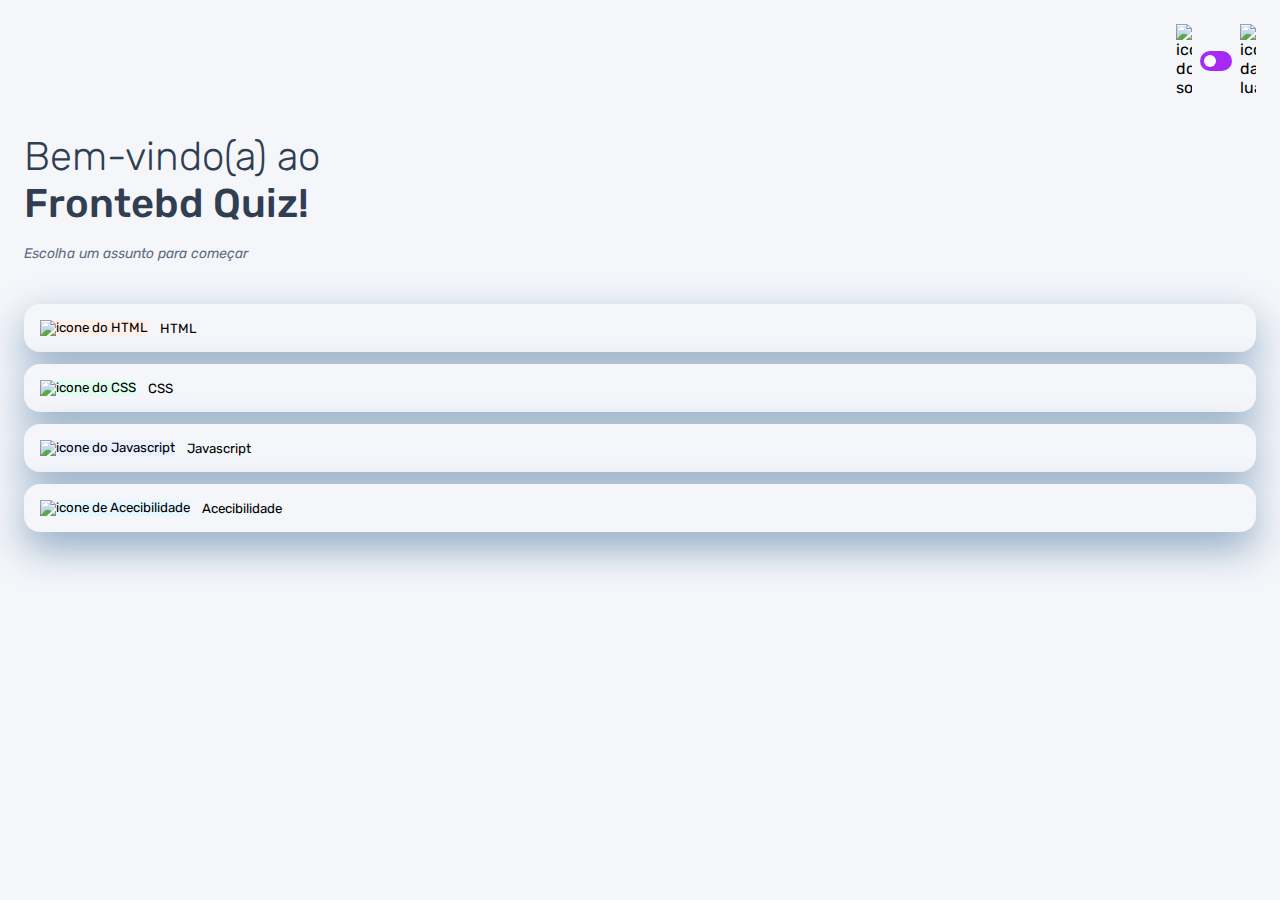
==== index.html @ cdd876c2 "Versão mobile finalizada" ====
<!DOCTYPE html>
<html lang="pt-BR">
<head>
    <meta charset="UTF-8">
    <meta name="viewport" content="width=device-width, initial-scale=1.0">
    <link rel="preconnect" href="https://fonts.googleapis.com">
    <link rel="preconnect" href="https://fonts.gstatic.com" crossorigin>
    <link href="https://fonts.googleapis.com/css2?family=Rubik:ital,wght@0,300..900;1,300..900&display=swap" rel="stylesheet">
    <link rel="stylesheet" href="style.css">
    <title>Quiz APP</title>
</head>
<body>
    <header>
        <div class="tema">
            <img src="./assets/images/icon-sun-dark.svg" alt="icone do sol">

            <button>
                <div></div>
            </button>

            <img src="./assets/images/icon-moon-dark.svg" alt="icone da lua">
        </div>
    </header>

    <main>
        <section class="boas_vindas">
            <h1>Bem-vindo(a) ao <br>
             <strong>Frontebd Quiz!</strong>
            </h1>

            <p>Escolha um assunto para começar</p>
        </section>

        <section class="assuntos">
            <button class="botao_html">
                <div>
                    <img src="./assets/images/icon-html.svg" alt="icone do HTML">
                    
                </div>
                HTML
            </button>

            <button class="botao_css">
                <div>
                    <img src="./assets/images/icon-css.svg" alt="icone do CSS"> 
                    
                </div>
                CSS
            </button>

            <button class="botao_javascript">
                <div>
                    <img src="./assets/images/icon-js.svg" alt="icone do Javascript">
                    
                </div>
                Javascript
            </button>

            <button class="botao_acecibilidade">
                <div>
                    <img src="./assets/images/icon-accessibility.svg" alt="icone de Acecibilidade">
                </div>
                Acecibilidade
            </button>

        </section>
    </main>
</body>
</html>
---- style.css ----
*{
    margin: 0;
    padding: 0;
    box-sizing: border-box;
    font-family: "Rubik", sans-serif;
    -webkit-font-smoothing:antialiased;
}

:root{
    --bg-color:#f4f6fa;
    --purple:#a729f5;
    --primary-text-color:#313e51;
    --secundary-text-color:#626c7f;
    --button-bg: #fff;
    --shadow: 0px 16px 40px 0px rgba(143, 168, 193, 8.14);
    --bg-html:#fff1e9;
    --bg-css:#e0fdef;
    --bg-javascript:#ebf0ff;
    --bg-acecibilidade:#e6f7ff;
    --white:#fff;
    --bg-mobile: url(./assets/images/pattern-background-mobile-light.svg);
}
body{
    height: 100vh;
    background: var(--bg-mobile) var(--bg-color);
    background-repeat: no-repeat;
    background-size: cover;
}

header{
    padding: 16px 24px;
    display: flex;
    justify-content: flex-end;
}

.tema{
    padding: 8px 0;
    display: flex;
    align-items: center;
    gap: 8px;
}

.tema img{
    width: 16px;
}

.tema button{
    height: 20px;
    width: 32px;
    background: var(--purple);
    border: 0px;
    border-radius: 999px;
    padding: 4px;
}

.tema button div{
    background: var(--white);
    width: 12px;
    height: 12px;
    border-radius: 999px;
}

main{
    padding: 12px 24px;
}

.boas_vindas{
    margin-bottom: 40px;
}

.boas_vindas h1{
    font-size: 40px;
    font-weight: 300;
    color: var(--primary-text-color);
    margin-bottom: 16px;
}

.boas_vindas h1 strong{
    font-weight: 500;
}

.boas_vindas p {
    color: var(--secundary-text-color);
    font-size: 14px;
    line-height: 153%;
    font-style: italic;
}

.assuntos{
    display: flex;
    flex-direction: column;
    gap: 12px;
}

.assuntos button{
    border:none;
    background: var(--bg-color);
    display: flex;
    align-items: center;
    gap: 12px;
    padding: 16px;
    border-radius: 16px;
    box-shadow: var(--shadow);
}

.botao_html div{
    background: var(--bg-html);
}

.botao_css div{
    background: var(--bg-css);
}

.botao_javascript div{
    background: var(--bg-javascript);
}

.botao_acecibilidade div{
    background: var(--bg-acecibilidade);
}
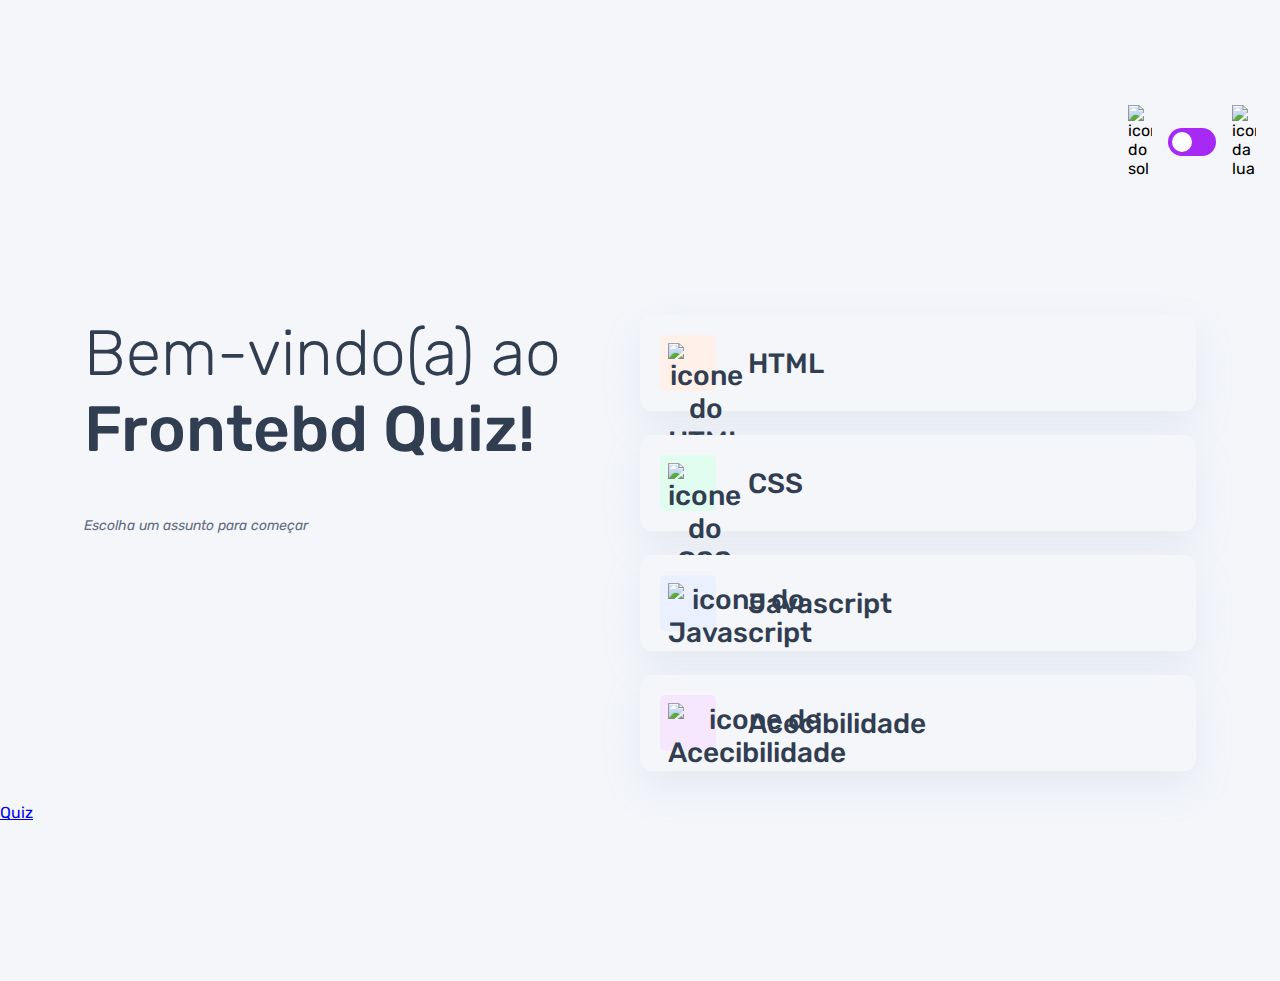
==== commit 0b7dfe34: "Estilização da pagina resultados" ====
--- a/index.html
+++ b/index.html
@@ -9,7 +9,7 @@
     <link rel="stylesheet" href="style.css">
     <title>Quiz APP</title>
 </head>
-<body>
+<body class="escuro">
     <header>
         <div class="tema">
             <img src="./assets/images/icon-sun-dark.svg" alt="icone do sol">
@@ -65,5 +65,7 @@
 
         </section>
     </main>
+
+    <a href="./pages/quiz/quiz.html">Quiz</a>
 </body>
 </html>--- a/style.css
+++ b/style.css
@@ -3,7 +3,7 @@
     padding: 0;
     box-sizing: border-box;
     font-family: "Rubik", sans-serif;
-    -webkit-font-smoothing:antialiased;
+    -webkit-font-smoothing: antialiased;
 }
 
 :root{
@@ -11,14 +11,15 @@
     --purple:#a729f5;
     --primary-text-color:#313e51;
     --secundary-text-color:#626c7f;
-    --button-bg: #fff;
-    --shadow: 0px 16px 40px 0px rgba(143, 168, 193, 8.14);
+    --button-bg:#fff;
+    --shadow:0px 16px 40px 0px rgba(143, 160, 193, 0.14);
     --bg-html:#fff1e9;
     --bg-css:#e0fdef;
     --bg-javascript:#ebf0ff;
-    --bg-acecibilidade:#e6f7ff;
+    --bg-acecibilidade:#f6e7ff;
     --white:#fff;
     --bg-mobile: url(./assets/images/pattern-background-mobile-light.svg);
+    --bg-desktop: url(./assets/images/pattern-background-desktop-light.svg);
 }
 body{
     height: 100vh;
@@ -60,29 +61,27 @@
     border-radius: 999px;
 }
 
-main{
-    padding: 12px 24px;
+main {
+    padding: 32px 24px ;
 }
 
 .boas_vindas{
     margin-bottom: 40px;
 }
-
 .boas_vindas h1{
     font-size: 40px;
     font-weight: 300;
     color: var(--primary-text-color);
-    margin-bottom: 16px;
 }
 
 .boas_vindas h1 strong{
     font-weight: 500;
 }
 
-.boas_vindas p {
+.boas_vindas p{
     color: var(--secundary-text-color);
     font-size: 14px;
-    line-height: 153%;
+    line-height: 150%;
     font-style: italic;
 }
 
@@ -93,18 +92,32 @@
 }
 
 .assuntos button{
-    border:none;
-    background: var(--bg-color);
-    display: flex;
-    align-items: center;
-    gap: 12px;
-    padding: 16px;
-    border-radius: 16px;
-    box-shadow: var(--shadow);
+ border: none;
+ background: var(--bg-color);
+ display: flex;
+ align-items: center;
+ gap: 16px;
+ padding: 12px;
+ border-radius: 12px;
+ box-shadow: var(--shadow);
+ font-size: 18px;
+ font-weight: 500;
+ color: var(--primary-text-color);
+}
+
+.assuntos button div{
+    width: 40px;
+    height: 40px;
+    padding: 5px;
+    border-radius: 5px;
+}
+
+.assuntos button img{
+    width: 100%;
 }
 
 .botao_html div{
-    background: var(--bg-html);
+    background: var(--bg-html)
 }
 
 .botao_css div{
@@ -117,4 +130,69 @@
 
 .botao_acecibilidade div{
     background: var(--bg-acecibilidade);
+}
+
+@media(min-width: 1100px){
+    body{
+        background: var(--bg-desktop) var(--bg-color);
+        background-size: cover;
+        background-repeat: no-repeat;
+    }
+
+    header{
+        margin-block: 81px;
+    }
+
+    .tema{
+       gap: 16px; 
+    }
+
+    .tema img{
+        width: 24px;
+    }
+
+    .tema button{
+        width: 48px;
+        height: 28px;
+    }
+
+    .tema button div{
+        width: 20px;
+        height: 20px;
+    }
+
+    main{
+        display: flex;
+        max-width: 1160px;
+        margin-inline: auto;
+    }
+
+    section{
+        width: 100%;
+    }
+
+    .boas_vindas h1{
+        font-size: 64px;
+        margin-bottom: 48px;
+    }
+
+    .boaa_vindas p{
+        font-size: 28px;
+    }
+
+    .assuntos{
+        gap: 24px;
+    }
+
+    .assuntos button{
+        font-size: 28px;
+        padding: 20px;
+        gap: 32px;
+    }
+
+    .assuntos button div{
+        width: 56px;
+        height: 56px;
+        padding: 8px;
+    }
 }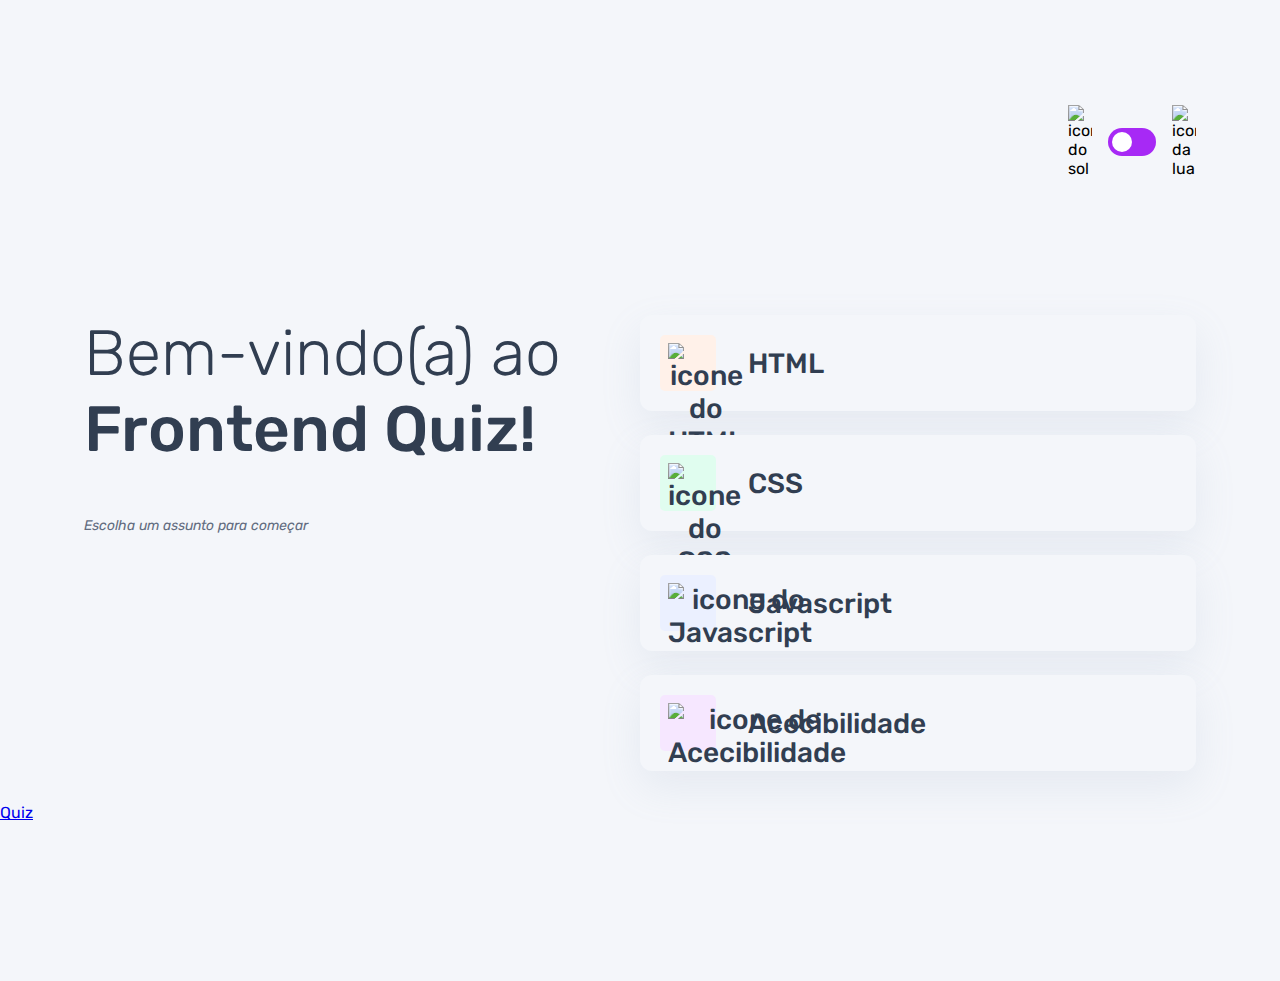
==== commit 69d03e58: "Primeiros ajustes do tema no Javascript" ====
--- a/index.html
+++ b/index.html
@@ -7,9 +7,10 @@
     <link rel="preconnect" href="https://fonts.gstatic.com" crossorigin>
     <link href="https://fonts.googleapis.com/css2?family=Rubik:ital,wght@0,300..900;1,300..900&display=swap" rel="stylesheet">
     <link rel="stylesheet" href="style.css">
+    <script src="./script.js" defer></script>
     <title>Quiz APP</title>
 </head>
-<body class="escuro">
+<body>
     <header>
         <div class="tema">
             <img src="./assets/images/icon-sun-dark.svg" alt="icone do sol">
@@ -25,7 +26,7 @@
     <main>
         <section class="boas_vindas">
             <h1>Bem-vindo(a) ao <br>
-             <strong>Frontebd Quiz!</strong>
+             <strong>Frontend Quiz!</strong>
             </h1>
 
             <p>Escolha um assunto para começar</p>
--- a/style.css
+++ b/style.css
@@ -21,6 +21,17 @@
     --bg-mobile: url(./assets/images/pattern-background-mobile-light.svg);
     --bg-desktop: url(./assets/images/pattern-background-desktop-light.svg);
 }
+
+body.escuro{
+    --bg-color:#313e51;
+    --bg-mobile: url(./assets/images/pattern-background-mobile-dark.svg);
+    --bg-desktop: url(./assets/images/pattern-background-desktop-dark.svg);
+    --primary-text-color:#fff;
+    --secundary-text-color:#abc1e1;
+    --button-bg:#3b4d66;
+    --shadow:0px 16px 40px 0px rgba(49, 62, 81, 0.14);
+}
+
 body{
     height: 100vh;
     background: var(--bg-mobile) var(--bg-color);
@@ -32,6 +43,8 @@
     padding: 16px 24px;
     display: flex;
     justify-content: flex-end;
+    max-width:1160px ;
+    margin-inline: auto;
 }
 
 .tema{
@@ -52,6 +65,7 @@
     border: 0px;
     border-radius: 999px;
     padding: 4px;
+    display: flex;
 }
 
 .tema button div{
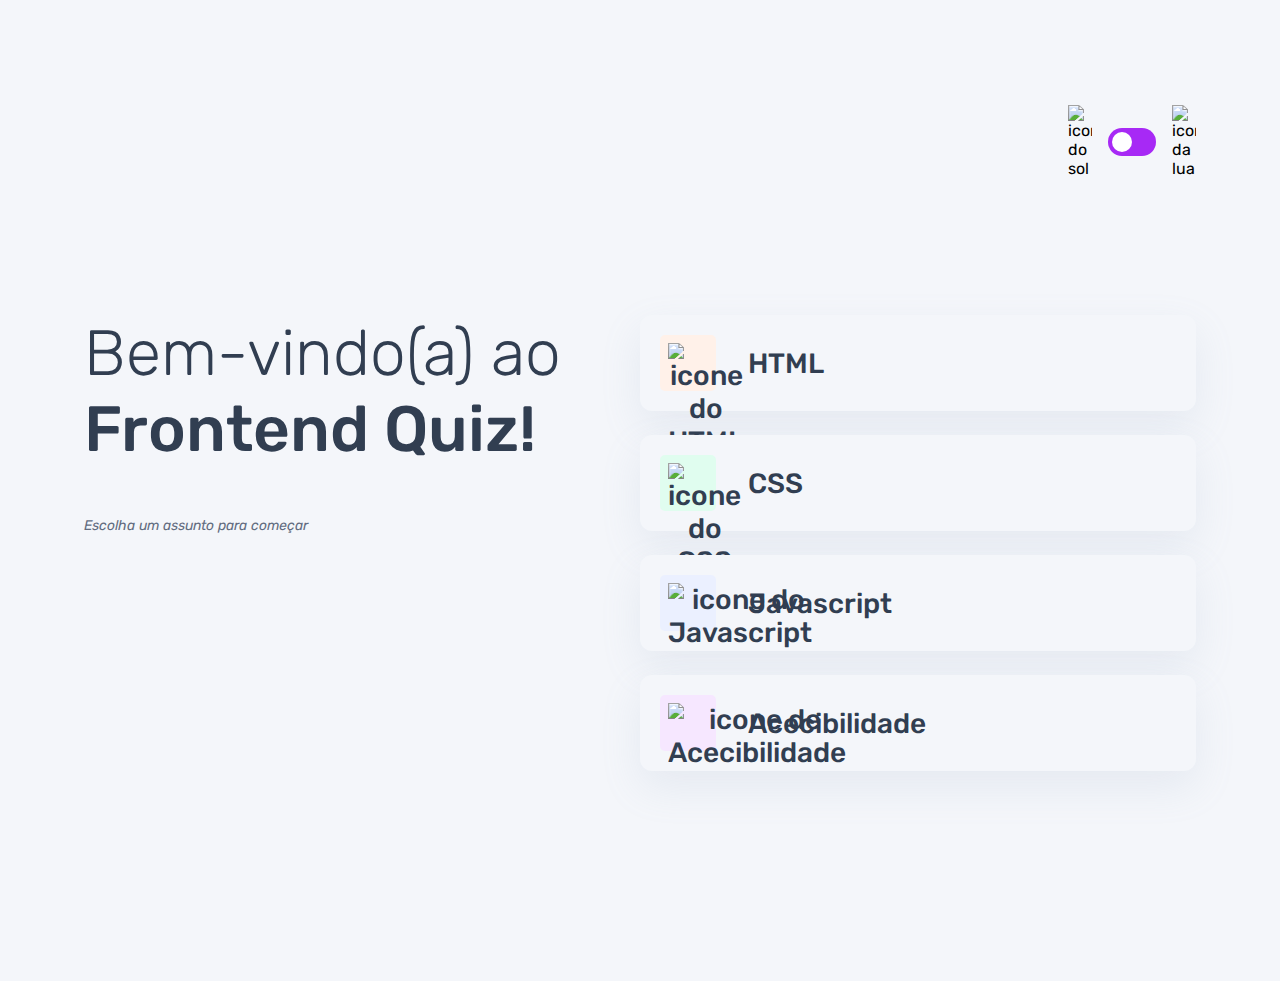
==== commit 4629a9fa: "Adicionada a função para escolher o tema do quiz" ====
--- a/index.html
+++ b/index.html
@@ -7,7 +7,7 @@
     <link rel="preconnect" href="https://fonts.gstatic.com" crossorigin>
     <link href="https://fonts.googleapis.com/css2?family=Rubik:ital,wght@0,300..900;1,300..900&display=swap" rel="stylesheet">
     <link rel="stylesheet" href="style.css">
-    <script src="./script.js" defer></script>
+    <script src="./script.js" type="module" defer></script>
     <title>Quiz APP</title>
 </head>
 <body>
@@ -66,7 +66,5 @@
 
         </section>
     </main>
-
-    <a href="./pages/quiz/quiz.html">Quiz</a>
 </body>
 </html>--- a/style.css
+++ b/style.css
@@ -66,6 +66,7 @@
     border-radius: 999px;
     padding: 4px;
     display: flex;
+    cursor: pointer;
 }
 
 .tema button div{
@@ -117,6 +118,7 @@
  font-size: 18px;
  font-weight: 500;
  color: var(--primary-text-color);
+ cursor: pointer;
 }
 
 .assuntos button div{
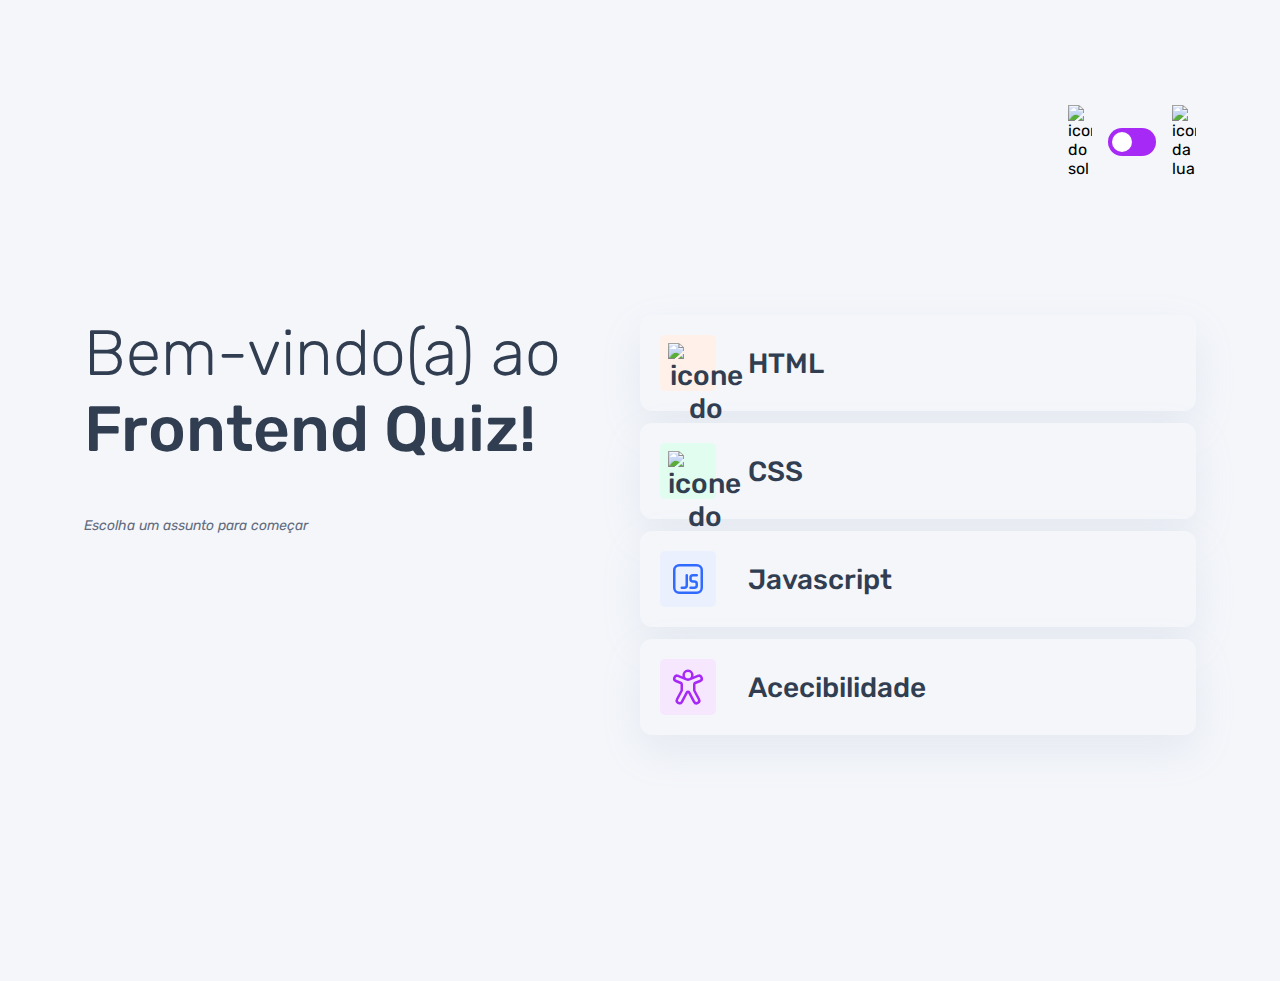
==== commit 3d70f8c3: "Alteração dinamica do assunto da página" ====
--- a/index.html
+++ b/index.html
@@ -32,7 +32,7 @@
             <p>Escolha um assunto para começar</p>
         </section>
 
-        <section class="assuntos">
+        <section class="assunto">
             <button class="botao_html">
                 <div>
                     <img src="./assets/images/icon-html.svg" alt="icone do HTML">
@@ -51,7 +51,7 @@
 
             <button class="botao_javascript">
                 <div>
-                    <img src="./assets/images/icon-js.svg" alt="icone do Javascript">
+                    <img src="./assets/images/icon-javascript.svg" alt="icone do Javascript">
                     
                 </div>
                 Javascript
@@ -59,7 +59,7 @@
 
             <button class="botao_acecibilidade">
                 <div>
-                    <img src="./assets/images/icon-accessibility.svg" alt="icone de Acecibilidade">
+                    <img src="./assets/images/icon-acecibilidade.svg" alt="icone de Acecibilidade">
                 </div>
                 Acecibilidade
             </button>
--- a/style.css
+++ b/style.css
@@ -100,13 +100,13 @@
     font-style: italic;
 }
 
-.assuntos{
+.assunto{
     display: flex;
     flex-direction: column;
     gap: 12px;
 }
 
-.assuntos button{
+.assunto button{
  border: none;
  background: var(--bg-color);
  display: flex;
@@ -121,14 +121,14 @@
  cursor: pointer;
 }
 
-.assuntos button div{
+.assunto button div{
     width: 40px;
     height: 40px;
     padding: 5px;
     border-radius: 5px;
 }
 
-.assuntos button img{
+.assunto button img{
     width: 100%;
 }
 
@@ -200,13 +200,13 @@
         gap: 24px;
     }
 
-    .assuntos button{
+    .assunto button{
         font-size: 28px;
         padding: 20px;
         gap: 32px;
     }
 
-    .assuntos button div{
+    .assunto button div{
         width: 56px;
         height: 56px;
         padding: 8px;
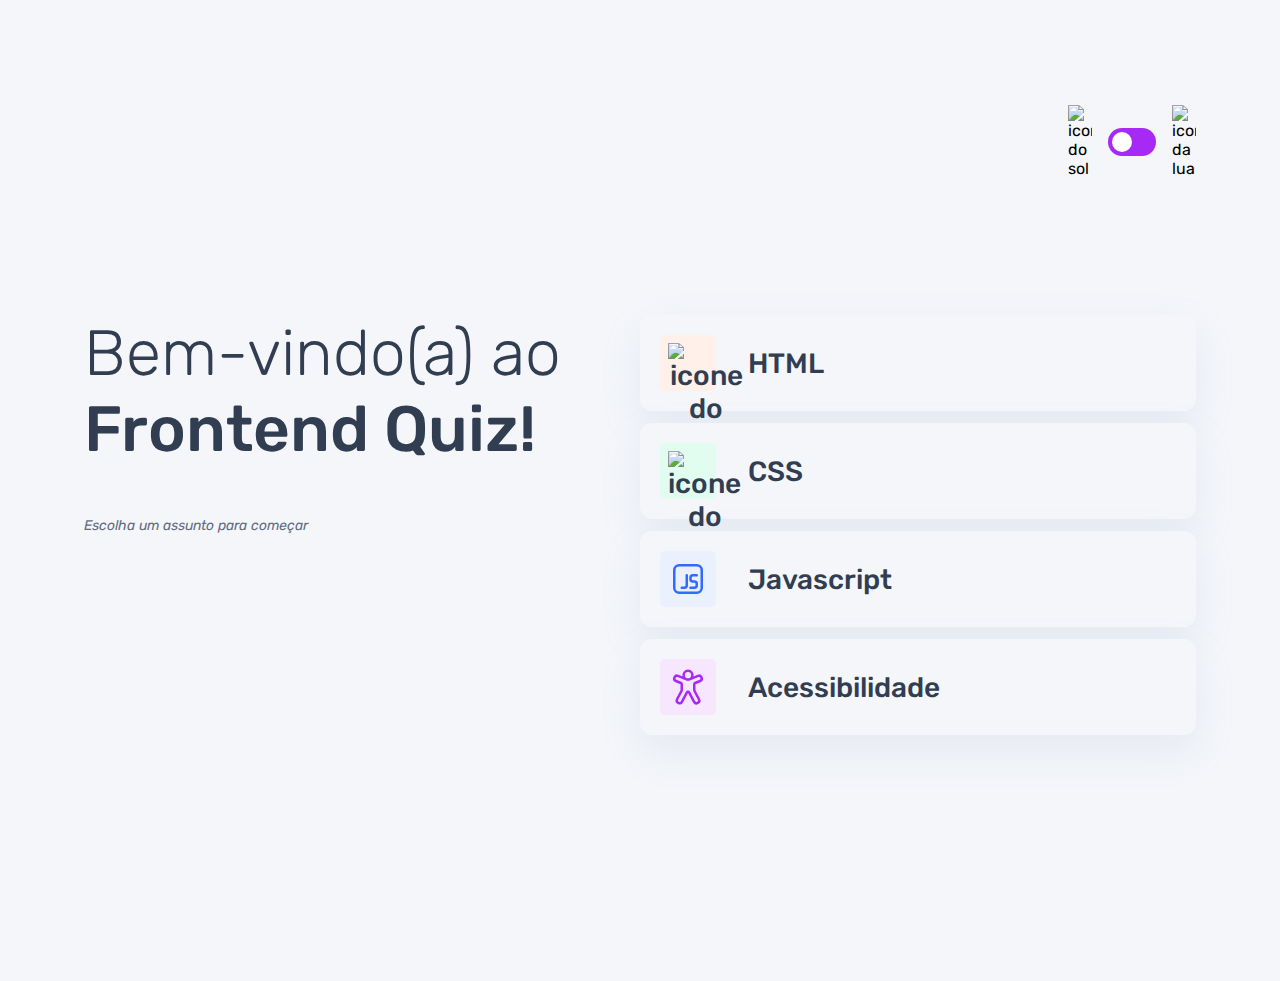
==== commit 2373370b: "Ajuste de selecionar assunto para funcionar em todos os dispositivos" ====
--- a/index.html
+++ b/index.html
@@ -38,7 +38,7 @@
                     <img src="./assets/images/icon-html.svg" alt="icone do HTML">
                     
                 </div>
-                HTML
+                <span>HTML</span>
             </button>
 
             <button class="botao_css">
@@ -46,7 +46,7 @@
                     <img src="./assets/images/icon-css.svg" alt="icone do CSS"> 
                     
                 </div>
-                CSS
+                <span>CSS</span>
             </button>
 
             <button class="botao_javascript">
@@ -54,14 +54,14 @@
                     <img src="./assets/images/icon-javascript.svg" alt="icone do Javascript">
                     
                 </div>
-                Javascript
+                <span>Javascript</span>
             </button>
 
-            <button class="botao_acecibilidade">
+            <button class="botao_acessibilidade">
                 <div>
-                    <img src="./assets/images/icon-acecibilidade.svg" alt="icone de Acecibilidade">
+                    <img src="./assets/images/icon-acessibilidade.svg" alt="icone de acessibilidade">
                 </div>
-                Acecibilidade
+                <span>Acessibilidade</span>
             </button>
 
         </section>
--- a/style.css
+++ b/style.css
@@ -16,7 +16,7 @@
     --bg-html:#fff1e9;
     --bg-css:#e0fdef;
     --bg-javascript:#ebf0ff;
-    --bg-acecibilidade:#f6e7ff;
+    --bg-acessibilidade:#f6e7ff;
     --white:#fff;
     --bg-mobile: url(./assets/images/pattern-background-mobile-light.svg);
     --bg-desktop: url(./assets/images/pattern-background-desktop-light.svg);
@@ -144,8 +144,8 @@
     background: var(--bg-javascript);
 }
 
-.botao_acecibilidade div{
-    background: var(--bg-acecibilidade);
+.botao_acessibilidade div{
+    background: var(--bg-acessibilidade);
 }
 
 @media(min-width: 1100px){
